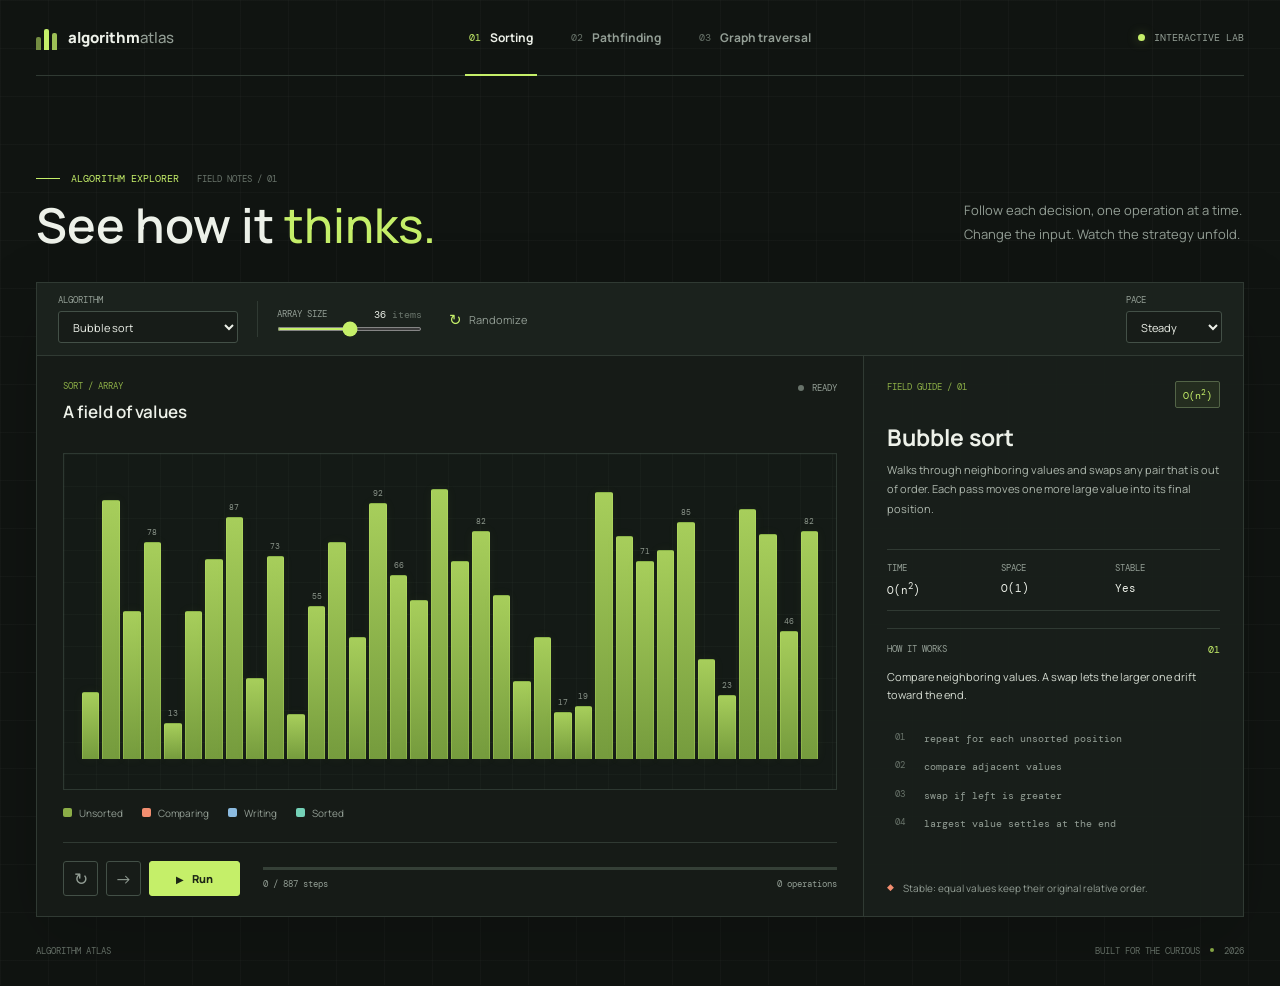
==== index.html @ 10e42f79 "Build Algorithm Atlas visualizer" ====
<!doctype html>
<html lang="en">
	<head>
		<meta charset="UTF-8" />
		<meta name="viewport" content="width=device-width, initial-scale=1.0" />
		<meta name="theme-color" content="#101411" />
		<meta name="description" content="An interactive, step-by-step algorithm visualization lab." />
		<title>Algorithm Atlas | Visualize the process</title>
		<link rel="preconnect" href="https://fonts.googleapis.com" />
		<link rel="preconnect" href="https://fonts.gstatic.com" crossorigin />
		<link href="https://fonts.googleapis.com/css2?family=DM+Mono:wght@400;500&family=Manrope:wght@400;500;600;700;800&display=swap" rel="stylesheet" />
		<link rel="stylesheet" href="style.css" />
		<script type="module" src="script.js"></script>
	</head>
	<body>
		<div class="app-shell">
			<header class="topbar">
				<a class="brand" href="#top" aria-label="Algorithm Atlas home">
					<span class="brand-mark" aria-hidden="true"><span></span><span></span><span></span></span>
					<span>algorithm<span class="brand-light">atlas</span></span>
				</a>
				<nav class="view-tabs" aria-label="Visualization type" role="tablist">
					<button class="view-tab is-active" id="tab-sorting" type="button" role="tab" aria-selected="true" aria-controls="workspace" data-view="sorting"><span class="tab-index">01</span>Sorting</button>
					<button class="view-tab" id="tab-pathfinding" type="button" role="tab" aria-selected="false" aria-controls="workspace" data-view="pathfinding"><span class="tab-index">02</span>Pathfinding</button>
					<button class="view-tab" id="tab-graph" type="button" role="tab" aria-selected="false" aria-controls="workspace" data-view="graph"><span class="tab-index">03</span>Graph traversal</button>
				</nav>
				<div class="topbar-note"><span class="status-dot"></span> INTERACTIVE LAB</div>
			</header>

			<main id="top">
				<section class="intro" aria-labelledby="page-title">
					<div>
						<p class="eyebrow"><span class="eyebrow-rule"></span> ALGORITHM EXPLORER <span class="eyebrow-version">FIELD NOTES / 01</span></p>
						<h1 id="page-title">See how it <em>thinks.</em></h1>
					</div>
					<p class="intro-copy">Follow each decision, one operation at a time.<br />Change the input. Watch the strategy unfold.</p>
				</section>

				<section class="workspace" id="workspace" role="tabpanel" aria-labelledby="tab-sorting">
					<div class="workspace-toolbar">
						<div class="selector-group">
							<label class="field-label" for="algorithm-select">ALGORITHM</label>
							<select id="algorithm-select" class="select-control">
								<optgroup label="Sorting">
									<option value="bubble">Bubble sort</option>
									<option value="selection">Selection sort</option>
									<option value="insertion">Insertion sort</option>
									<option value="merge">Merge sort</option>
									<option value="quick">Quick sort</option>
									<option value="heap">Heap sort</option>
								</optgroup>
								<optgroup label="Pathfinding">
									<option value="bfs">Breadth-first search</option>
									<option value="dfs">Depth-first search</option>
									<option value="dijkstra">Dijkstra's algorithm</option>
									<option value="astar">A* search</option>
								</optgroup>
								<optgroup label="Graph traversal">
									<option value="graph-bfs">Graph BFS</option>
									<option value="graph-dfs">Graph DFS</option>
								</optgroup>
							</select>
						</div>
						<div class="toolbar-divider" aria-hidden="true"></div>
						<div class="view-options" id="sorting-options">
							<label class="range-field" for="array-size"><span class="field-label">ARRAY SIZE</span><span class="range-readout"><output id="array-size-value" for="array-size">36</output><span> items</span></span><input id="array-size" type="range" min="8" max="64" value="36" /></label>
							<button class="quiet-button" id="randomize-array" type="button"><span aria-hidden="true">&#8635;</span> Randomize</button>
						</div>
						<div class="view-options is-hidden" id="path-options" hidden>
							<button class="quiet-button" id="clear-walls" type="button"><span aria-hidden="true">&#9003;</span> Clear walls</button>
							<button class="quiet-button" id="randomize-walls" type="button"><span aria-hidden="true">&#10038;</span> Scatter walls</button>
						</div>
						<div class="view-options is-hidden" id="graph-options" hidden>
							<label class="field-label" for="graph-preset">NETWORK</label>
							<select id="graph-preset" class="select-control select-compact">
								<option value="campus">Campus links</option>
								<option value="transit">Transit map</option>
							</select>
						</div>
						<div class="toolbar-spacer"></div>
						<div class="speed-control">
							<label class="field-label" for="speed-control">PACE</label>
							<select id="speed-control" class="select-control select-compact" aria-label="Animation speed">
								<option value="700">Slow</option>
								<option value="300" selected>Steady</option>
								<option value="90">Fast</option>
							</select>
						</div>
					</div>

					<div class="content-grid">
						<section class="visual-panel" aria-label="Algorithm visualization">
							<div class="visual-heading">
								<div class="visual-heading-copy">
									<span class="section-kicker" id="visual-kicker">SORT / ARRAY</span>
									<h2 id="visual-title">A field of values</h2>
								</div>
								<div class="run-status" id="run-status"><span class="status-dot"></span><span id="run-status-text">READY</span></div>
							</div>

							<div class="visual-stage sort-stage" id="sort-stage" aria-label="Sorting array visualization"></div>
							<div class="visual-stage grid-stage is-hidden" id="grid-stage" role="grid" aria-label="Pathfinding grid" hidden></div>
							<div class="visual-stage graph-stage is-hidden" id="graph-stage" aria-label="Graph traversal visualization" hidden></div>

							<div class="legend" id="sort-legend">
								<span><i class="legend-swatch swatch-default"></i>Unsorted</span>
								<span><i class="legend-swatch swatch-compare"></i>Comparing</span>
								<span><i class="legend-swatch swatch-write"></i>Writing</span>
								<span><i class="legend-swatch swatch-done"></i>Sorted</span>
							</div>
							<div class="legend is-hidden" id="path-legend" hidden>
								<span><i class="legend-swatch swatch-start"></i>Start</span>
								<span><i class="legend-swatch swatch-end"></i>Finish</span>
								<span><i class="legend-swatch swatch-frontier"></i>Frontier</span>
								<span><i class="legend-swatch swatch-visited"></i>Visited</span>
								<span><i class="legend-swatch swatch-path"></i>Path</span>
								<span><i class="legend-swatch swatch-wall"></i>Wall</span>
							</div>
							<div class="legend is-hidden" id="graph-legend" hidden>
								<span><i class="legend-swatch swatch-default"></i>Unvisited</span>
								<span><i class="legend-swatch swatch-frontier"></i>Frontier</span>
								<span><i class="legend-swatch swatch-compare"></i>Current</span>
								<span><i class="legend-swatch swatch-done"></i>Visited</span>
							</div>

							<div class="playback">
								<div class="playback-actions">
									<button class="icon-button" id="reset-button" type="button" aria-label="Reset visualization" title="Reset"><span aria-hidden="true">&#8635;</span></button>
									<button class="icon-button" id="step-button" type="button" aria-label="Advance one step" title="Step forward"><span aria-hidden="true">&#8594;</span></button>
									<button class="play-button" id="play-button" type="button"><span class="play-icon" aria-hidden="true">&#9654;</span><span id="play-label">Run</span></button>
								</div>
								<div class="progress-wrap">
									<div class="progress-track" aria-hidden="true"><span id="progress-bar"></span></div>
									<div class="progress-meta"><span id="step-count">0 / 0 steps</span><span id="operation-count">0 operations</span></div>
								</div>
							</div>
						</section>

						<aside class="learning-panel" aria-labelledby="algorithm-title">
							<div class="learning-heading">
								<p class="section-kicker">FIELD GUIDE <span id="guide-index">/ 01</span></p>
								<span class="complexity-badge" id="complexity-badge">O(n<sup>2</sup>)</span>
							</div>
							<h2 id="algorithm-title">Bubble sort</h2>
							<p class="algorithm-description" id="algorithm-description"></p>
							<div class="metric-row">
								<div class="metric"><span class="field-label">TIME</span><strong id="time-complexity">O(n<sup>2</sup>)</strong></div>
								<div class="metric"><span class="field-label">SPACE</span><strong id="space-complexity">O(1)</strong></div>
								<div class="metric"><span class="field-label">STABLE</span><strong id="stability">Yes</strong></div>
							</div>
							<div class="guide-divider"></div>
							<div class="guide-subhead"><span class="field-label">HOW IT WORKS</span><span class="guide-step" id="guide-step">01</span></div>
							<p class="step-note" id="step-note">Choose an algorithm and run it to inspect each operation.</p>
							<ol class="pseudocode" id="pseudocode"></ol>
							<div class="guide-footer" id="guide-footer"><span class="footer-mark" aria-hidden="true">&#9670;</span><span>Different strategies. Same goal: a result you can verify.</span></div>
						</aside>
					</div>
				</section>
			</main>

			<footer class="page-footer"><span>ALGORITHM ATLAS</span><span>BUILT FOR THE CURIOUS <i></i> 2026</span></footer>
			<div class="sr-only" id="announcer" aria-live="polite" aria-atomic="true"></div>
		</div>
	</body>
</html>
---- style.css ----
:root {
	color-scheme: dark;
	font-family: "Manrope", "Segoe UI", sans-serif;
	font-synthesis: none;
	text-rendering: optimizeLegibility;
	--canvas: #101411;
	--surface: #171c18;
	--surface-raised: #1d241f;
	--surface-high: #252d27;
	--line: #303a33;
	--line-bright: #435047;
	--ink: #edf1e9;
	--muted: #939e95;
	--dim: #68736a;
	--lime: #c5ef69;
	--lime-soft: #8cae47;
	--coral: #f28e70;
	--blue: #8cbbe0;
	--teal: #74d1b7;
	--mono: "DM Mono", Consolas, monospace;
}

* {
	box-sizing: border-box;
}

html {
	min-width: 320px;
	background: var(--canvas);
	scroll-behavior: smooth;
}

body {
	margin: 0;
	min-height: 100vh;
	color: var(--ink);
	background-color: var(--canvas);
	background-image: linear-gradient(rgba(209, 227, 207, 0.027) 1px, transparent 1px), linear-gradient(90deg, rgba(209, 227, 207, 0.027) 1px, transparent 1px);
	background-size: 48px 48px;
}

button,
select,
input {
	font: inherit;
}

button,
select {
	color: inherit;
}

button {
	cursor: pointer;
}

button:focus-visible,
select:focus-visible,
input:focus-visible,
a:focus-visible,
[data-node]:focus-visible,
[data-cell]:focus-visible {
	outline: 2px solid var(--lime);
	outline-offset: 3px;
}

button:disabled {
	cursor: not-allowed;
	opacity: 0.45;
}

[hidden] {
	display: none !important;
}

.app-shell {
	width: min(1440px, 100% - 72px);
	margin-inline: auto;
}

.topbar {
	min-height: 76px;
	display: grid;
	grid-template-columns: minmax(190px, 1fr) auto minmax(190px, 1fr);
	align-items: center;
	gap: 24px;
	border-bottom: 1px solid var(--line);
}

.brand {
	display: inline-flex;
	width: fit-content;
	align-items: center;
	gap: 11px;
	color: var(--ink);
	font-size: 15px;
	font-weight: 800;
	text-decoration: none;
}

.brand-light {
	color: var(--muted);
	font-weight: 500;
}

.brand-mark {
	height: 24px;
	display: flex;
	align-items: end;
	gap: 3px;
}

.brand-mark span {
	width: 5px;
	border-radius: 2px 2px 0 0;
	background: var(--lime);
}

.brand-mark span:nth-child(1) { height: 13px; opacity: 0.55; }
.brand-mark span:nth-child(2) { height: 21px; }
.brand-mark span:nth-child(3) { height: 17px; opacity: 0.78; }

.view-tabs {
	height: 100%;
	display: flex;
	align-items: stretch;
	gap: 6px;
}

.view-tab {
	position: relative;
	display: inline-flex;
	align-items: center;
	gap: 9px;
	padding: 0 16px;
	border: 0;
	background: transparent;
	color: var(--muted);
	font-size: 12px;
	font-weight: 700;
	transition: color 160ms ease;
}

.view-tab::after {
	position: absolute;
	right: 12px;
	bottom: -1px;
	left: 12px;
	height: 2px;
	background: transparent;
	content: "";
}

.view-tab:hover,
.view-tab.is-active {
	color: var(--ink);
}

.view-tab.is-active::after {
	background: var(--lime);
}

.tab-index,
.eyebrow-version,
.section-kicker,
.field-label,
.topbar-note,
.page-footer,
.run-status,
.guide-step,
.code-index {
	font-family: var(--mono);
	letter-spacing: 0;
}

.tab-index {
	color: var(--dim);
	font-size: 10px;
	font-weight: 400;
}

.view-tab.is-active .tab-index {
	color: var(--lime);
}

.topbar-note {
	justify-self: end;
	display: flex;
	align-items: center;
	gap: 9px;
	color: var(--muted);
	font-size: 10px;
}

.status-dot {
	width: 7px;
	height: 7px;
	flex: 0 0 auto;
	border-radius: 50%;
	background: var(--lime);
	box-shadow: 0 0 12px rgba(197, 239, 105, 0.35);
}

.intro {
	min-height: 206px;
	display: flex;
	align-items: end;
	justify-content: space-between;
	gap: 32px;
	padding: 34px 0 31px;
}

.eyebrow {
	display: flex;
	align-items: center;
	gap: 11px;
	margin: 0 0 14px;
	color: var(--lime);
	font: 10px var(--mono);
}

.eyebrow-rule {
	width: 24px;
	height: 1px;
	background: var(--lime);
}

.eyebrow-version {
	margin-left: 7px;
	color: var(--dim);
	font-size: 9px;
}

h1,
h2,
p {
	margin-top: 0;
}

h1 {
	margin-bottom: 0;
	font-size: 48px;
	font-weight: 600;
	line-height: 1.08;
}

h1 em {
	color: var(--lime);
	font-weight: 500;
	font-style: normal;
}

.intro-copy {
	margin: 0 2px 5px 0;
	color: var(--muted);
	font-size: 13px;
	line-height: 1.8;
}

.workspace {
	overflow: hidden;
	border: 1px solid var(--line);
	background: rgba(23, 28, 24, 0.93);
	box-shadow: 0 24px 70px rgba(0, 0, 0, 0.17);
	animation: workspace-in 380ms ease both;
}

.workspace-toolbar {
	min-height: 73px;
	display: flex;
	align-items: center;
	gap: 19px;
	padding: 11px 21px;
	border-bottom: 1px solid var(--line);
	background: rgba(29, 36, 31, 0.82);
}

.selector-group,
.speed-control {
	display: grid;
	gap: 6px;
}

.field-label {
	display: block;
	color: var(--muted);
	font-size: 9px;
	line-height: 1.2;
}

.select-control {
	min-width: 180px;
	height: 32px;
	padding: 0 28px 0 10px;
	border: 1px solid var(--line-bright);
	border-radius: 3px;
	background-color: var(--surface);
	color: var(--ink);
	font-size: 11px;
}

.select-control:hover {
	border-color: var(--muted);
}

.select-compact {
	min-width: 95px;
}

.toolbar-divider {
	width: 1px;
	height: 36px;
	background: var(--line);
}

.view-options {
	display: flex;
	align-items: center;
	gap: 16px;
}

.range-field {
	min-width: 145px;
	display: grid;
	grid-template-columns: 1fr auto;
	align-items: center;
	column-gap: 10px;
	row-gap: 6px;
}

.range-field input {
	grid-column: 1 / -1;
	width: 100%;
	height: 4px;
	margin: 0;
	accent-color: var(--lime);
	cursor: pointer;
}

.range-readout {
	color: var(--ink);
	font-family: var(--mono);
	font-size: 10px;
	text-align: right;
}

.range-readout span {
	color: var(--dim);
}

.quiet-button {
	min-height: 33px;
	display: inline-flex;
	align-items: center;
	gap: 7px;
	padding: 0 10px;
	border: 1px solid transparent;
	border-radius: 3px;
	background: transparent;
	color: var(--muted);
	font-size: 11px;
	white-space: nowrap;
	transition: background 150ms ease, color 150ms ease, border-color 150ms ease;
}

.quiet-button span {
	color: var(--lime);
	font-size: 15px;
}

.quiet-button:hover {
	border-color: var(--line-bright);
	background: var(--surface-high);
	color: var(--ink);
}

.toolbar-spacer {
	flex: 1;
}

.speed-control {
	justify-items: start;
}

.content-grid {
	min-height: 560px;
	display: grid;
	grid-template-columns: minmax(0, 1.92fr) minmax(270px, 0.88fr);
}

.visual-panel {
	min-width: 0;
	display: flex;
	flex-direction: column;
	padding: 24px 26px 20px;
	border-right: 1px solid var(--line);
}

.visual-heading {
	min-height: 52px;
	display: flex;
	align-items: start;
	justify-content: space-between;
	gap: 20px;
}

.section-kicker {
	display: block;
	margin-bottom: 8px;
	color: var(--lime-soft);
	font-size: 9px;
}

.visual-heading h2 {
	margin: 0;
	font-size: 17px;
	font-weight: 600;
}

.run-status {
	display: flex;
	align-items: center;
	gap: 8px;
	padding-top: 2px;
	color: var(--muted);
	font-size: 9px;
}

.run-status .status-dot {
	width: 6px;
	height: 6px;
	background: var(--dim);
	box-shadow: none;
}

.run-status[data-tone="active"] .status-dot {
	background: var(--lime);
	box-shadow: 0 0 10px rgba(197, 239, 105, 0.4);
}

.run-status[data-tone="complete"] .status-dot {
	background: var(--teal);
	box-shadow: 0 0 10px rgba(116, 209, 183, 0.3);
}

.visual-stage {
	position: relative;
	min-width: 0;
	height: 337px;
	margin-top: 21px;
	border: 1px solid rgba(67, 80, 71, 0.55);
	background-color: #141a16;
	background-image: linear-gradient(rgba(209, 227, 207, 0.026) 1px, transparent 1px), linear-gradient(90deg, rgba(209, 227, 207, 0.026) 1px, transparent 1px);
	background-size: 32px 32px;
	animation: stage-in 260ms ease both;
}

.sort-stage {
	display: flex;
	align-items: stretch;
	justify-content: center;
	gap: 3px;
	padding: 35px 18px 30px;
}

.bar {
	position: relative;
	min-width: 2px;
	height: 100%;
	flex: 1 1 0;
	display: flex;
	align-items: end;
	justify-content: center;
}

.bar-fill {
	width: 100%;
	height: var(--bar-height);
	min-height: 6px;
	border: 1px solid rgba(197, 239, 105, 0.28);
	border-bottom: 0;
	border-radius: 2px 2px 0 0;
	background: linear-gradient(180deg, #a7ce5b 0%, #759b3d 100%);
	box-shadow: 0 0 12px rgba(166, 206, 91, 0.055);
	transition: height 150ms ease, background-color 150ms ease, border-color 150ms ease;
}

.bar-value {
	position: absolute;
	bottom: calc(var(--bar-height) + 5px);
	left: 50%;
	color: #b8c3b6;
	font: 8px var(--mono);
	opacity: 0;
	transform: translateX(-50%);
}

.bar:nth-child(4n) .bar-value,
.bar:nth-child(5n) .bar-value {
	opacity: 0.74;
}

.bar.is-comparing .bar-fill {
	border-color: var(--coral);
	background: var(--coral);
	box-shadow: 0 0 17px rgba(242, 142, 112, 0.18);
}

.bar.is-writing .bar-fill {
	border-color: var(--blue);
	background: var(--blue);
	box-shadow: 0 0 17px rgba(140, 187, 224, 0.17);
}

.bar.is-sorted .bar-fill {
	border-color: var(--teal);
	background: linear-gradient(180deg, #74d1b7, #438b78);
}

.legend {
	min-height: 45px;
	display: flex;
	align-items: center;
	flex-wrap: wrap;
	gap: 8px 19px;
	color: var(--muted);
	font-size: 10px;
}

.legend > span {
	display: inline-flex;
	align-items: center;
	gap: 7px;
}

.legend-swatch {
	width: 9px;
	height: 9px;
	display: inline-block;
	border-radius: 2px;
	background: var(--lime-soft);
}

.swatch-default { background: var(--lime-soft); }
.swatch-compare { background: var(--coral); }
.swatch-write { background: var(--blue); }
.swatch-done { background: var(--teal); }
.swatch-start { background: var(--lime); }
.swatch-end { background: var(--coral); }
.swatch-frontier { background: var(--blue); }
.swatch-visited { background: #66898c; }
.swatch-path { background: var(--lime); }
.swatch-wall { background: #4b5650; }

.grid-stage {
	height: auto;
	min-height: 337px;
	display: grid;
	grid-template-columns: repeat(var(--grid-columns), minmax(0, 1fr));
	align-content: center;
	gap: 3px;
	padding: 18px;
	touch-action: none;
}

.grid-cell {
	min-width: 0;
	aspect-ratio: 1;
	padding: 0;
	border: 1px solid #344039;
	border-radius: 2px;
	background: #1c2822;
	transition: background-color 100ms ease, border-color 100ms ease, transform 100ms ease;
}

.grid-cell:hover {
	border-color: #a4bf74;
}

.grid-cell.is-visited {
	border-color: #496d6b;
	background: #315352;
	animation: cell-in 180ms ease both;
}

.grid-cell.is-frontier {
	border-color: #89aeca;
	background: #62819a;
}

.grid-cell.is-current {
	z-index: 1;
	border-color: #f6bd82;
	background: #c17b5e;
	transform: scale(1.08);
}

.grid-cell.is-path {
	border-color: #c5ef69;
	background: #9abd51;
}

.grid-cell.is-wall {
	border-color: #4b5650;
	background: #414b45;
}

.grid-cell.is-start {
	border-color: #dcf99a;
	background: var(--lime);
	box-shadow: 0 0 12px rgba(197, 239, 105, 0.22);
}

.grid-cell.is-end {
	border-color: #ffb69c;
	background: var(--coral);
	box-shadow: 0 0 12px rgba(242, 142, 112, 0.18);
}

.graph-stage {
	display: grid;
	place-items: center;
	padding: 15px 18px;
}

.graph-svg {
	width: 100%;
	max-height: 100%;
	overflow: visible;
}

.graph-edge {
	stroke: #45534a;
	stroke-width: 2;
	transition: stroke 160ms ease;
}

.graph-node {
	cursor: pointer;
	outline: none;
}

.graph-node circle {
	fill: #232e27;
	stroke: #65766a;
	stroke-width: 2;
	transition: fill 150ms ease, stroke 150ms ease, r 150ms ease;
}

.graph-node:hover circle,
.graph-node:focus-visible circle {
	stroke: var(--lime);
	stroke-width: 3;
}

.graph-node .node-letter {
	fill: var(--ink);
	font: 700 15px "Manrope", sans-serif;
	text-anchor: middle;
	pointer-events: none;
}

.graph-node .node-label {
	fill: #aeb8ae;
	font: 10px var(--mono);
	text-anchor: middle;
	pointer-events: none;
}

.graph-node.is-start circle {
	fill: #536d31;
	stroke: var(--lime);
}

.graph-node.is-frontier circle {
	fill: #3c5f79;
	stroke: var(--blue);
}

.graph-node.is-visited circle {
	fill: #315b54;
	stroke: var(--teal);
}

.graph-node.is-current circle {
	fill: #925d49;
	stroke: var(--coral);
	stroke-width: 3;
}

.playback {
	display: grid;
	grid-template-columns: auto minmax(100px, 1fr);
	align-items: center;
	gap: 23px;
	margin-top: auto;
	padding-top: 18px;
	border-top: 1px solid var(--line);
}

.playback-actions {
	display: flex;
	align-items: center;
	gap: 8px;
}

.icon-button {
	width: 35px;
	height: 35px;
	display: grid;
	place-items: center;
	padding: 0;
	border: 1px solid var(--line-bright);
	border-radius: 3px;
	background: var(--surface);
	color: var(--muted);
	font-size: 17px;
	transition: border-color 150ms ease, color 150ms ease, background 150ms ease;
}

.icon-button:hover {
	border-color: var(--lime-soft);
	background: var(--surface-high);
	color: var(--lime);
}

.play-button {
	min-width: 91px;
	height: 35px;
	display: inline-flex;
	align-items: center;
	justify-content: center;
	gap: 8px;
	padding: 0 13px;
	border: 1px solid var(--lime);
	border-radius: 3px;
	background: var(--lime);
	color: #1b2415;
	font-size: 11px;
	font-weight: 800;
	transition: background 150ms ease, transform 150ms ease;
}

.play-button:hover {
	background: #d8f69b;
	transform: translateY(-1px);
}

.play-icon {
	font-size: 10px;
}

.progress-wrap {
	min-width: 0;
	display: grid;
	gap: 8px;
}

.progress-track {
	height: 3px;
	overflow: hidden;
	background: #354037;
}

.progress-track span {
	width: 0;
	height: 100%;
	display: block;
	background: var(--lime);
	transition: width 120ms linear;
}

.progress-meta {
	display: flex;
	justify-content: space-between;
	gap: 10px;
	color: var(--muted);
	font: 9px var(--mono);
}

.learning-panel {
	min-width: 0;
	display: flex;
	flex-direction: column;
	padding: 25px 23px 20px;
	background: rgba(29, 36, 31, 0.42);
}

.learning-heading {
	display: flex;
	align-items: start;
	justify-content: space-between;
	gap: 12px;
}

.learning-heading .section-kicker {
	margin-bottom: 0;
}

.complexity-badge {
	padding: 5px 7px;
	border: 1px solid #536447;
	border-radius: 2px;
	background: rgba(197, 239, 105, 0.07);
	color: var(--lime);
	font: 10px var(--mono);
	white-space: nowrap;
}

.learning-panel > h2 {
	margin: 15px 0 8px;
	font-size: 23px;
	font-weight: 700;
	line-height: 1.25;
}

.algorithm-description {
	min-height: 72px;
	margin-bottom: 17px;
	color: #adb7ad;
	font-size: 11px;
	line-height: 1.75;
}

.metric-row {
	display: grid;
	grid-template-columns: repeat(3, 1fr);
	gap: 9px;
	padding: 13px 0;
	border-top: 1px solid var(--line);
	border-bottom: 1px solid var(--line);
}

.metric {
	display: grid;
	gap: 6px;
}

.metric strong {
	color: var(--ink);
	font: 11px var(--mono);
}

.guide-divider {
	height: 1px;
	margin: 17px 0 14px;
	background: var(--line);
}

.guide-subhead {
	display: flex;
	align-items: center;
	justify-content: space-between;
}

.guide-step {
	color: var(--lime);
	font-size: 10px;
}

.step-note {
	min-height: 49px;
	margin: 12px 0 9px;
	color: #d4dbd1;
	font-size: 11px;
	line-height: 1.7;
}

.pseudocode {
	display: grid;
	gap: 3px;
	margin: 0;
	padding: 0;
	list-style: none;
}

.pseudocode li {
	min-width: 0;
	display: grid;
	grid-template-columns: 22px minmax(0, 1fr);
	align-items: start;
	gap: 7px;
	padding: 5px 6px;
	border-left: 2px solid transparent;
	color: var(--muted);
	transition: color 130ms ease, background 130ms ease;
}

.pseudocode li.is-active {
	border-left-color: var(--lime);
	background: rgba(197, 239, 105, 0.07);
	color: var(--lime);
}

.code-index {
	color: var(--dim);
	font-size: 9px;
}

.pseudocode code {
	color: inherit;
	font: 10px/1.55 var(--mono);
	overflow-wrap: anywhere;
}

.guide-footer {
	display: flex;
	align-items: start;
	gap: 9px;
	margin-top: auto;
	padding-top: 18px;
	color: var(--muted);
	font-size: 10px;
	line-height: 1.6;
}

.footer-mark {
	color: var(--coral);
	font-size: 9px;
}

.page-footer {
	min-height: 68px;
	display: flex;
	align-items: center;
	justify-content: space-between;
	gap: 16px;
	color: var(--dim);
	font-size: 9px;
}

.page-footer i {
	width: 4px;
	height: 4px;
	display: inline-block;
	margin: 0 5px 2px;
	border-radius: 50%;
	background: var(--lime-soft);
}

.sr-only {
	position: absolute;
	width: 1px;
	height: 1px;
	overflow: hidden;
	clip: rect(0, 0, 0, 0);
	white-space: nowrap;
	clip-path: inset(50%);
}

@keyframes workspace-in {
	from { opacity: 0; transform: translateY(7px); }
	to { opacity: 1; transform: translateY(0); }
}

@keyframes stage-in {
	from { opacity: 0.5; }
	to { opacity: 1; }
}

@keyframes cell-in {
	from { opacity: 0.5; transform: scale(0.82); }
	to { opacity: 1; transform: scale(1); }
}

@media (max-width: 1080px) {
	.app-shell {
		width: min(100% - 40px, 960px);
	}

	.topbar {
		grid-template-columns: auto 1fr auto;
		gap: 12px;
	}

	.view-tab {
		padding-inline: 11px;
	}

	.content-grid {
		grid-template-columns: minmax(0, 1.55fr) minmax(250px, 0.85fr);
	}

	.visual-panel {
		padding-inline: 19px;
	}

	.learning-panel {
		padding-inline: 18px;
	}

	.workspace-toolbar {
		gap: 12px;
		padding-inline: 15px;
	}
}

@media (max-width: 820px) {
	.topbar {
		min-height: 65px;
		grid-template-columns: auto 1fr;
	}

	.topbar-note {
		display: none;
	}

	.view-tabs {
		justify-content: end;
	}

	.view-tab {
		font-size: 11px;
	}

	.tab-index {
		display: none;
	}

	.intro {
		min-height: 183px;
	}

	.content-grid {
		grid-template-columns: 1fr;
	}

	.visual-panel {
		min-height: 500px;
		border-right: 0;
		border-bottom: 1px solid var(--line);
	}

	.learning-panel {
		min-height: auto;
		display: grid;
		grid-template-columns: minmax(0, 1fr) minmax(220px, 0.9fr);
		column-gap: 24px;
	}

	.learning-heading,
	.learning-panel > h2,
	.algorithm-description,
	.metric-row,
	.guide-divider,
	.guide-subhead,
	.step-note,
	.guide-footer {
		grid-column: 1;
	}

	.pseudocode {
		grid-column: 2;
		grid-row: 1 / span 7;
		align-self: center;
	}

	.guide-footer {
		align-self: end;
	}

	.guide-divider {
		display: none;
	}
}

@media (max-width: 580px) {
	.app-shell {
		width: calc(100% - 28px);
	}

	.topbar {
		min-height: auto;
		grid-template-columns: 1fr;
		gap: 0;
	}

	.brand {
		padding: 15px 0 12px;
	}

	.view-tabs {
		justify-content: stretch;
		min-height: 43px;
		margin-inline: -2px;
	}

	.view-tab {
		flex: 1;
		justify-content: center;
		padding: 0 6px;
		font-size: 10px;
	}

	.intro {
		min-height: 0;
		display: block;
		padding: 27px 0 23px;
	}

	.eyebrow {
		gap: 8px;
		font-size: 9px;
	}

	.eyebrow-version {
		margin-left: 2px;
	}

	h1 {
		font-size: 39px;
	}

	.intro-copy {
		margin-top: 12px;
		font-size: 11px;
	}

	.workspace-toolbar {
		display: grid;
		grid-template-columns: 1fr auto;
		gap: 12px;
		padding: 13px;
	}

	.selector-group {
		grid-column: 1 / -1;
	}

	.selector-group .select-control {
		width: 100%;
	}

	.toolbar-divider {
		display: none;
	}

	.view-options {
		gap: 8px;
	}

	.range-field {
		min-width: 112px;
	}

	.quiet-button {
		padding-inline: 5px;
		font-size: 10px;
	}

	.toolbar-spacer {
		display: none;
	}

	.speed-control {
		justify-self: end;
	}

	.content-grid {
		min-height: 0;
	}

	.visual-panel {
		min-height: 425px;
		padding: 19px 13px 14px;
	}

	.visual-stage {
		height: 275px;
		margin-top: 13px;
	}

	.sort-stage {
		gap: 2px;
		padding: 30px 8px 23px;
	}

	.bar-value {
		display: none;
	}

	.grid-stage {
		min-height: 275px;
		gap: 2px;
		padding: 10px 7px;
	}

	.grid-cell {
		border-radius: 1px;
	}

	.graph-stage {
		padding: 6px;
	}

	.legend {
		min-height: 51px;
		gap: 7px 11px;
		font-size: 9px;
	}

	.legend-swatch {
		width: 8px;
		height: 8px;
	}

	.playback {
		grid-template-columns: 1fr;
		gap: 12px;
		padding-top: 12px;
	}

	.playback-actions {
		justify-content: start;
	}

	.learning-panel {
		display: flex;
		padding: 19px 16px 16px;
	}

	.algorithm-description {
		min-height: 0;
		margin-bottom: 14px;
	}

	.guide-divider {
		display: block;
	}

	.pseudocode {
		margin-top: 5px;
	}

	.guide-footer {
		margin-top: 14px;
	}

	.page-footer {
		min-height: 56px;
		font-size: 8px;
	}
}

@media (prefers-reduced-motion: reduce) {
	*,
	*::before,
	*::after {
		scroll-behavior: auto !important;
		animation-duration: 0.01ms !important;
		animation-iteration-count: 1 !important;
		transition-duration: 0.01ms !important;
	}
}
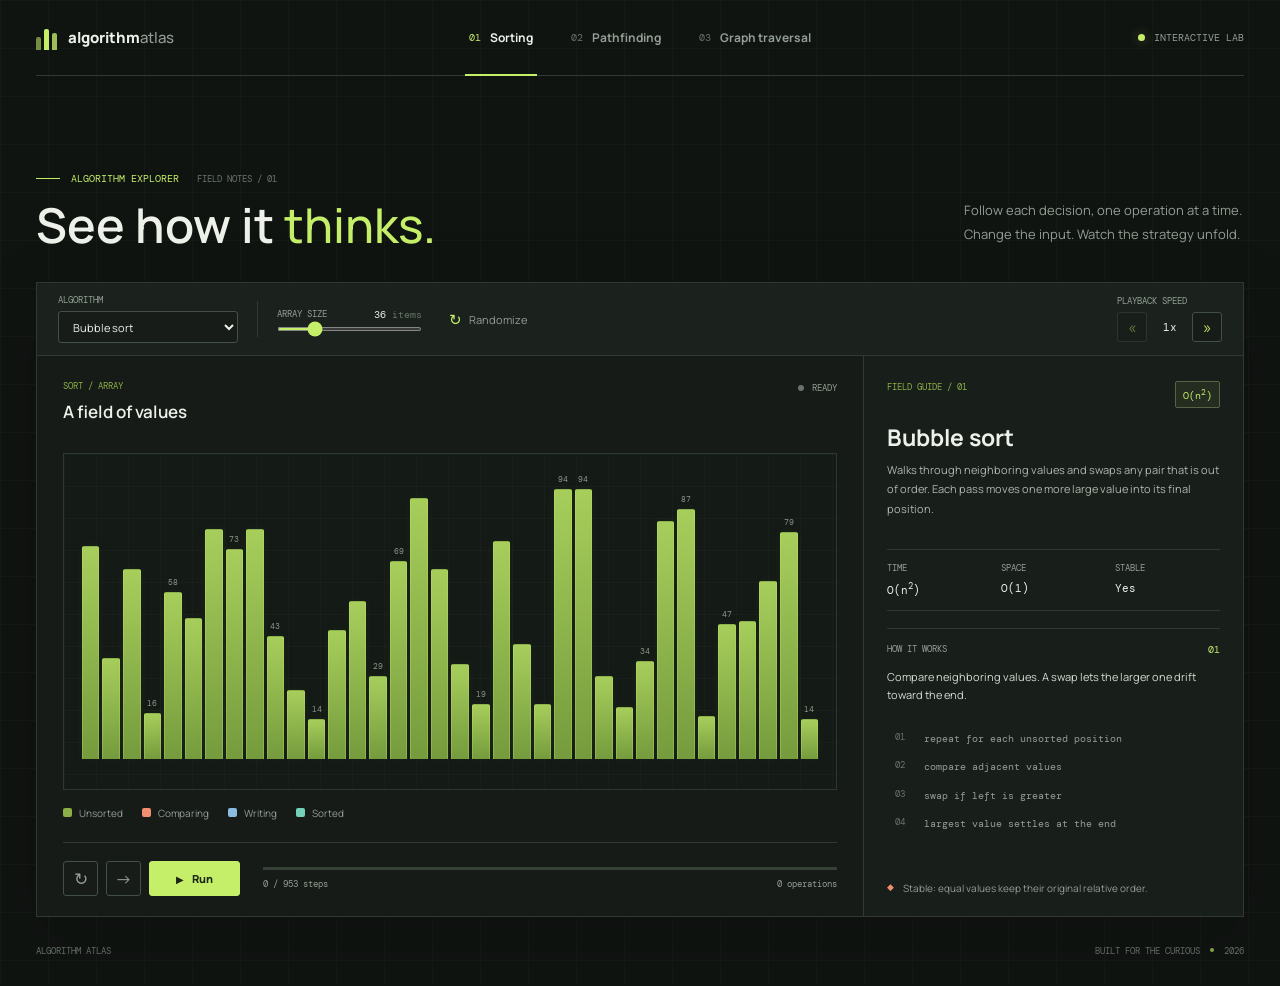
==== commit ca9a1ed7: "Add stepped playback speed and larger arrays" ====
--- a/index.html
+++ b/index.html
@@ -63,7 +63,7 @@
 						</div>
 						<div class="toolbar-divider" aria-hidden="true"></div>
 						<div class="view-options" id="sorting-options">
-							<label class="range-field" for="array-size"><span class="field-label">ARRAY SIZE</span><span class="range-readout"><output id="array-size-value" for="array-size">36</output><span> items</span></span><input id="array-size" type="range" min="8" max="64" value="36" /></label>
+							<label class="range-field" for="array-size"><span class="field-label">ARRAY SIZE</span><span class="range-readout"><output id="array-size-value" for="array-size">36</output><span> items</span></span><input id="array-size" type="range" min="8" max="128" value="36" /></label>
 							<button class="quiet-button" id="randomize-array" type="button"><span aria-hidden="true">&#8635;</span> Randomize</button>
 						</div>
 						<div class="view-options is-hidden" id="path-options" hidden>
@@ -79,12 +79,12 @@
 						</div>
 						<div class="toolbar-spacer"></div>
 						<div class="speed-control">
-							<label class="field-label" for="speed-control">PACE</label>
-							<select id="speed-control" class="select-control select-compact" aria-label="Animation speed">
-								<option value="700">Slow</option>
-								<option value="300" selected>Steady</option>
-								<option value="90">Fast</option>
-							</select>
+							<span class="field-label" id="speed-label">PLAYBACK SPEED</span>
+							<div class="speed-stepper" role="group" aria-labelledby="speed-label">
+								<button class="speed-step-button" id="speed-down" type="button" aria-label="Slow down" title="Slow down"><span aria-hidden="true">&#171;</span></button>
+								<output class="speed-value" id="speed-value" aria-label="Playback speed" aria-live="polite">1x</output>
+								<button class="speed-step-button" id="speed-up" type="button" aria-label="Speed up" title="Speed up"><span aria-hidden="true">&#187;</span></button>
+							</div>
 						</div>
 					</div>
 
--- a/style.css
+++ b/style.css
@@ -379,7 +379,43 @@
 }
 
 .speed-control {
+	display: grid;
+	gap: 6px;
 	justify-items: start;
+}
+
+.speed-stepper {
+	display: flex;
+	align-items: center;
+	gap: 5px;
+}
+
+.speed-step-button {
+	width: 30px;
+	height: 30px;
+	display: grid;
+	place-items: center;
+	padding: 0;
+	border: 1px solid var(--line-bright);
+	border-radius: 3px;
+	background: var(--surface);
+	color: var(--lime);
+	font-size: 16px;
+	line-height: 1;
+	transition: background 130ms ease, color 130ms ease, border-color 130ms ease;
+}
+
+.speed-step-button:hover:not(:disabled) {
+	border-color: var(--lime-soft);
+	background: var(--surface-high);
+	color: var(--ink);
+}
+
+.speed-value {
+	min-width: 35px;
+	color: var(--ink);
+	font: 11px var(--mono);
+	text-align: center;
 }
 
 .content-grid {
@@ -482,7 +518,7 @@
 	border-radius: 2px 2px 0 0;
 	background: linear-gradient(180deg, #a7ce5b 0%, #759b3d 100%);
 	box-shadow: 0 0 12px rgba(166, 206, 91, 0.055);
-	transition: height 150ms ease, background-color 150ms ease, border-color 150ms ease;
+	transition: height var(--bar-duration, 150ms) ease, background-color 80ms ease, border-color 80ms ease;
 }
 
 .bar-value {
@@ -498,6 +534,10 @@
 .bar:nth-child(4n) .bar-value,
 .bar:nth-child(5n) .bar-value {
 	opacity: 0.74;
+}
+
+.sort-stage.is-dense .bar-value {
+	display: none;
 }
 
 .bar.is-comparing .bar-fill {
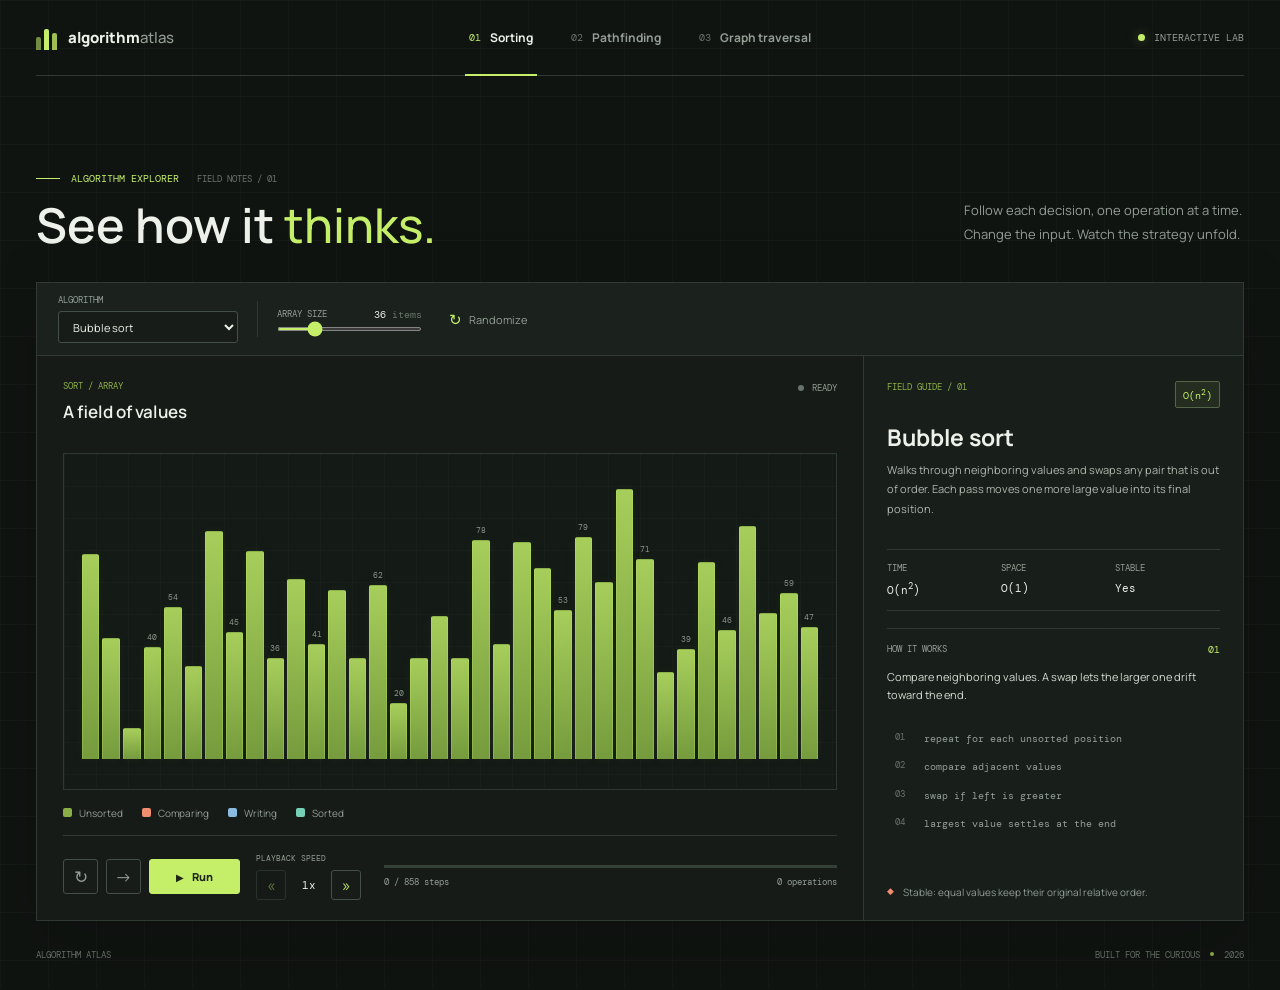
==== commit eb572b57: "Improve graph and pathfinding controls" ====
--- a/index.html
+++ b/index.html
@@ -78,14 +78,6 @@
 							</select>
 						</div>
 						<div class="toolbar-spacer"></div>
-						<div class="speed-control">
-							<span class="field-label" id="speed-label">PLAYBACK SPEED</span>
-							<div class="speed-stepper" role="group" aria-labelledby="speed-label">
-								<button class="speed-step-button" id="speed-down" type="button" aria-label="Slow down" title="Slow down"><span aria-hidden="true">&#171;</span></button>
-								<output class="speed-value" id="speed-value" aria-label="Playback speed" aria-live="polite">1x</output>
-								<button class="speed-step-button" id="speed-up" type="button" aria-label="Speed up" title="Speed up"><span aria-hidden="true">&#187;</span></button>
-							</div>
-						</div>
 					</div>
 
 					<div class="content-grid">
@@ -128,6 +120,14 @@
 									<button class="icon-button" id="reset-button" type="button" aria-label="Reset visualization" title="Reset"><span aria-hidden="true">&#8635;</span></button>
 									<button class="icon-button" id="step-button" type="button" aria-label="Advance one step" title="Step forward"><span aria-hidden="true">&#8594;</span></button>
 									<button class="play-button" id="play-button" type="button"><span class="play-icon" aria-hidden="true">&#9654;</span><span id="play-label">Run</span></button>
+									<div class="speed-control speed-control-inline">
+										<span class="field-label" id="speed-label">PLAYBACK SPEED</span>
+										<div class="speed-stepper" role="group" aria-labelledby="speed-label">
+											<button class="speed-step-button" id="speed-down" type="button" aria-label="Slow down" title="Slow down"><span aria-hidden="true">&#171;</span></button>
+											<output class="speed-value" id="speed-value" aria-label="Playback speed" aria-live="polite">1x</output>
+											<button class="speed-step-button" id="speed-up" type="button" aria-label="Speed up" title="Speed up"><span aria-hidden="true">&#187;</span></button>
+										</div>
+									</div>
 								</div>
 								<div class="progress-wrap">
 									<div class="progress-track" aria-hidden="true"><span id="progress-bar"></span></div>
--- a/style.css
+++ b/style.css
@@ -660,19 +660,26 @@
 .graph-stage {
 	display: grid;
 	place-items: center;
+	overflow: hidden;
 	padding: 15px 18px;
 }
 
 .graph-svg {
 	width: 100%;
+	height: 100%;
 	max-height: 100%;
-	overflow: visible;
+	overflow: hidden;
 }
 
 .graph-edge {
 	stroke: #45534a;
 	stroke-width: 2;
 	transition: stroke 160ms ease;
+}
+
+.graph-edge.is-active {
+	stroke: var(--lime-soft);
+	stroke-width: 3;
 }
 
 .graph-node {
@@ -742,6 +749,14 @@
 	display: flex;
 	align-items: center;
 	gap: 8px;
+}
+
+.speed-control-inline {
+	margin-left: 8px;
+}
+
+.speed-control-inline .field-label {
+	font-size: 8px;
 }
 
 .icon-button {
@@ -1252,6 +1267,11 @@
 
 	.playback-actions {
 		justify-content: start;
+		gap: 6px;
+	}
+
+	.speed-control-inline {
+		margin-left: 3px;
 	}
 
 	.learning-panel {
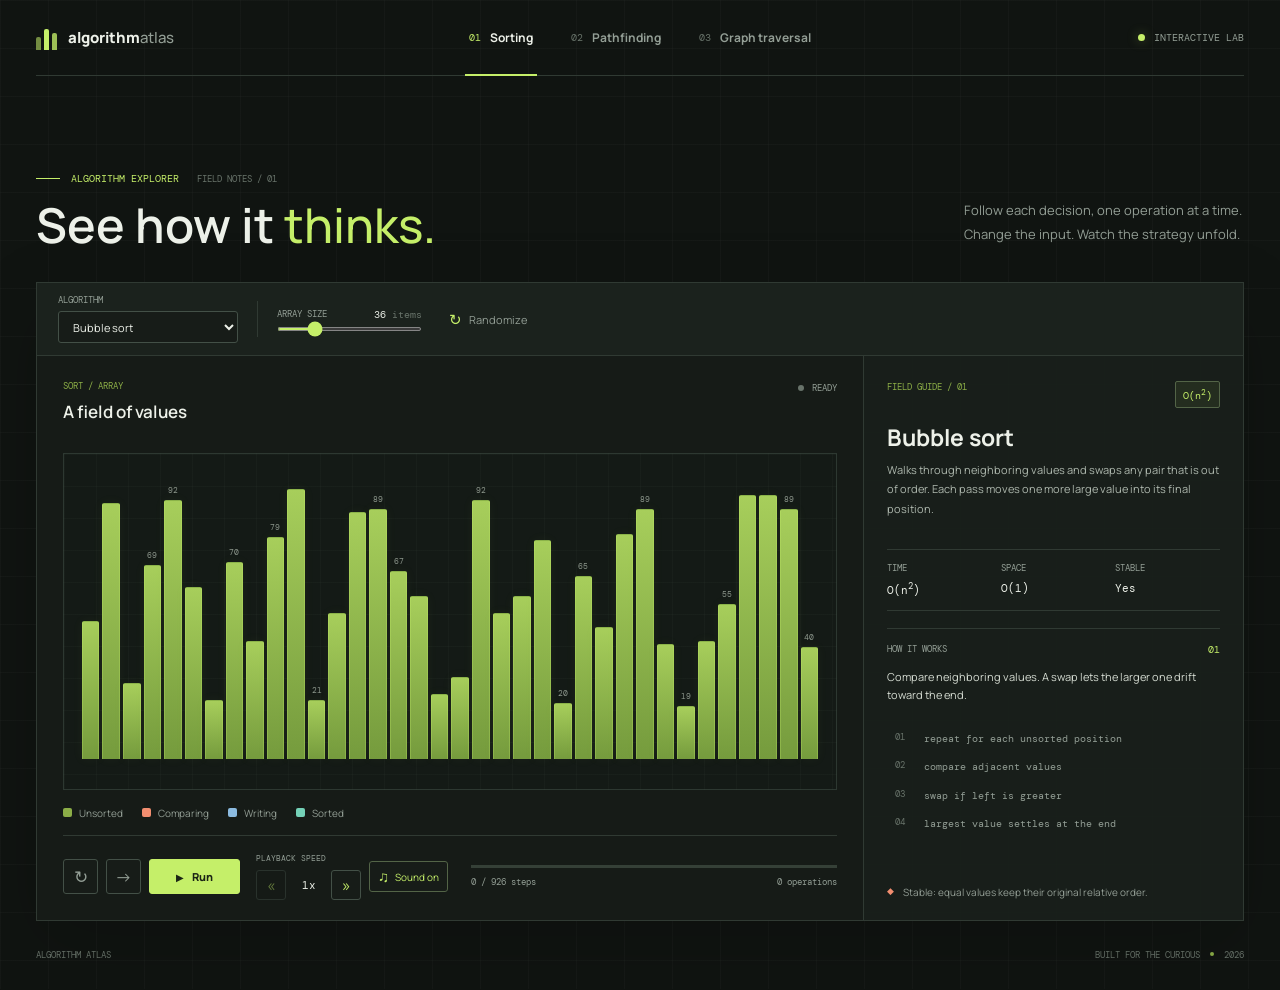
==== commit 0afff2ae: "Add sound toggle and faster pitch ramp" ====
--- a/index.html
+++ b/index.html
@@ -128,6 +128,10 @@
 											<button class="speed-step-button" id="speed-up" type="button" aria-label="Speed up" title="Speed up"><span aria-hidden="true">&#187;</span></button>
 										</div>
 									</div>
+									<button class="sound-toggle" id="sound-toggle" type="button" aria-pressed="true" aria-label="Mute step sounds" title="Mute step sounds">
+										<span class="sound-toggle-icon" aria-hidden="true">&#9835;</span>
+										<span id="sound-toggle-label">Sound on</span>
+									</button>
 								</div>
 								<div class="progress-wrap">
 									<div class="progress-track" aria-hidden="true"><span id="progress-bar"></span></div>
--- a/style.css
+++ b/style.css
@@ -759,6 +759,37 @@
 	font-size: 8px;
 }
 
+.sound-toggle {
+	min-height: 31px;
+	display: inline-flex;
+	align-items: center;
+	justify-content: center;
+	gap: 6px;
+	padding: 0 8px;
+	border: 1px solid var(--line-bright);
+	border-radius: 3px;
+	background: var(--surface);
+	color: var(--muted);
+	font-size: 10px;
+	white-space: nowrap;
+	transition: border-color 140ms ease, background 140ms ease, color 140ms ease;
+}
+
+.sound-toggle[aria-pressed="true"] {
+	border-color: #536447;
+	color: var(--lime);
+}
+
+.sound-toggle:hover {
+	border-color: var(--lime-soft);
+	background: var(--surface-high);
+	color: var(--ink);
+}
+
+.sound-toggle-icon {
+	font-size: 15px;
+}
+
 .icon-button {
 	width: 35px;
 	height: 35px;
@@ -1267,11 +1298,25 @@
 
 	.playback-actions {
 		justify-content: start;
-		gap: 6px;
+		flex-wrap: wrap;
+		gap: 4px;
 	}
 
 	.speed-control-inline {
-		margin-left: 3px;
+		margin-left: 1px;
+	}
+
+	.speed-step-button {
+		width: 26px;
+	}
+
+	.speed-value {
+		min-width: 26px;
+	}
+
+	.sound-toggle {
+		padding-inline: 6px;
+		font-size: 9px;
 	}
 
 	.learning-panel {
